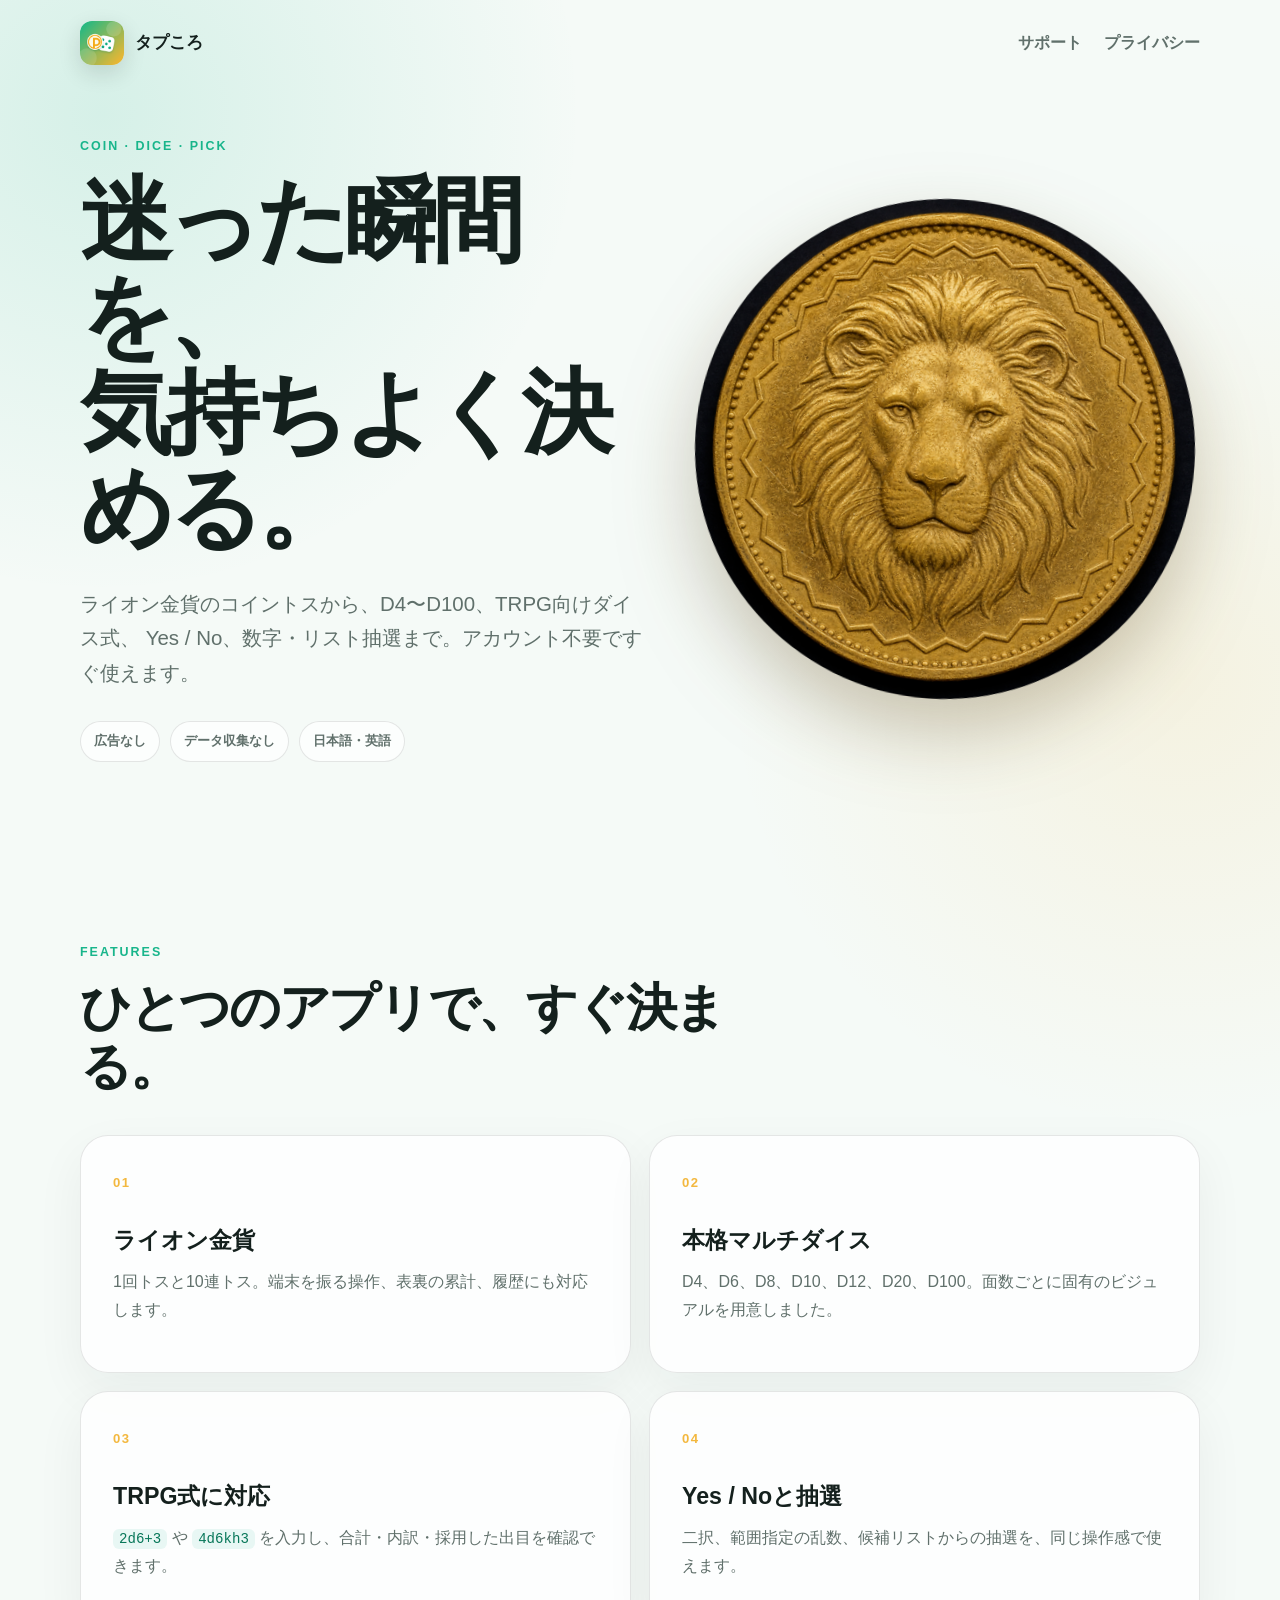
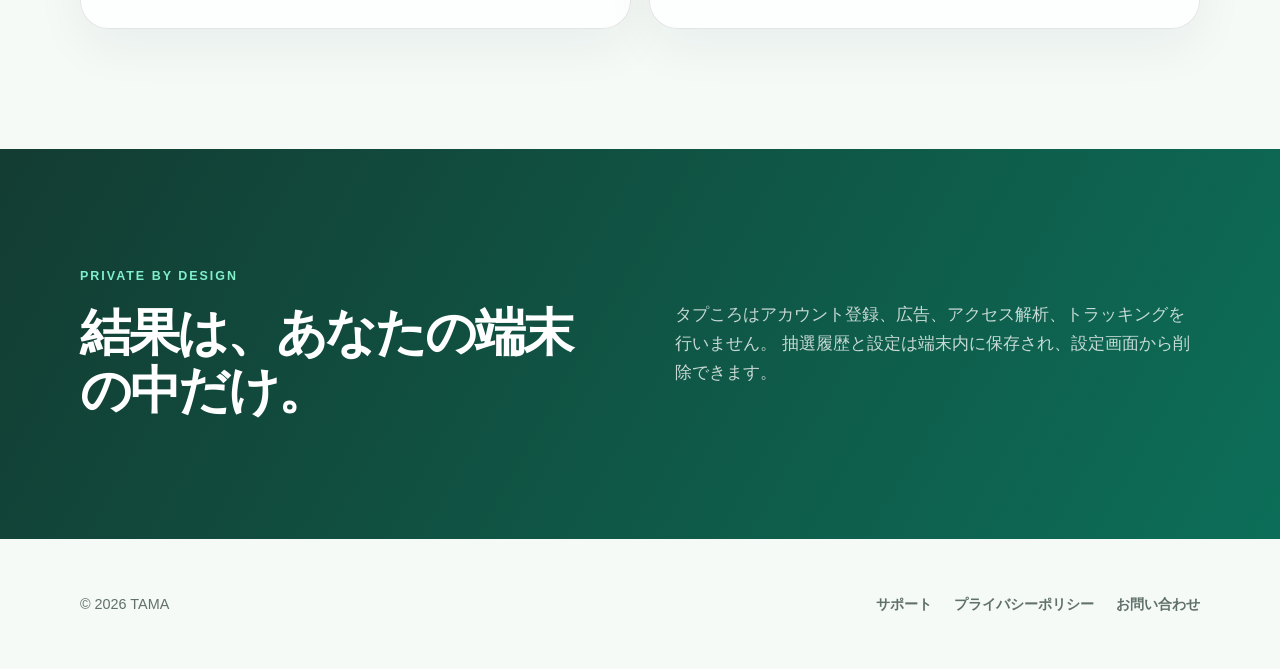
==== index.html @ b74b28c1 "Publish Tapukoro support site" ====
<!doctype html>
<html lang="ja">
  <head>
    <meta charset="utf-8">
    <meta name="viewport" content="width=device-width, initial-scale=1">
    <meta name="description" content="迷った瞬間を、気持ちよく決める。コイン・ダイス・抽選をひとつに。">
    <meta name="theme-color" content="#18b58b">
    <meta property="og:title" content="タプころ">
    <meta property="og:description" content="ライオン金貨、D4〜D100、TRPGダイス式、Yes / No、数字・リスト抽選。">
    <meta property="og:type" content="website">
    <meta property="og:image" content="assets/app-icon.png">
    <title>タプころ | コイン・ダイス・抽選</title>
    <link rel="icon" href="assets/app-icon.png">
    <link rel="stylesheet" href="styles.css">
  </head>
  <body>
    <header class="nav shell">
      <a class="brand" href="./" aria-label="タプころ トップ">
        <img src="assets/app-icon.png" alt="" width="44" height="44">
        <span>タプころ</span>
      </a>
      <nav class="navLinks" aria-label="メインナビゲーション">
        <a href="support/">サポート</a>
        <a href="privacy/">プライバシー</a>
      </nav>
    </header>

    <main>
      <section class="hero shell">
        <div class="heroCopy">
          <p class="eyebrow">COIN · DICE · PICK</p>
          <h1>迷った瞬間を、<br>気持ちよく決める。</h1>
          <p class="lead">
            ライオン金貨のコイントスから、D4〜D100、TRPG向けダイス式、
            Yes / No、数字・リスト抽選まで。アカウント不要ですぐ使えます。
          </p>
          <div class="badges" aria-label="主な特徴">
            <span>広告なし</span>
            <span>データ収集なし</span>
            <span>日本語・英語</span>
          </div>
        </div>
        <div class="coinStage">
          <div class="halo" aria-hidden="true"></div>
          <img src="assets/lion-coin.png" alt="架空のライオン金貨" width="640" height="640">
        </div>
      </section>

      <section class="features shell" aria-labelledby="features-title">
        <div class="sectionHeading">
          <p class="eyebrow">FEATURES</p>
          <h2 id="features-title">ひとつのアプリで、すぐ決まる。</h2>
        </div>
        <div class="featureGrid">
          <article>
            <span class="featureNo">01</span>
            <h3>ライオン金貨</h3>
            <p>1回トスと10連トス。端末を振る操作、表裏の累計、履歴にも対応します。</p>
          </article>
          <article>
            <span class="featureNo">02</span>
            <h3>本格マルチダイス</h3>
            <p>D4、D6、D8、D10、D12、D20、D100。面数ごとに固有のビジュアルを用意しました。</p>
          </article>
          <article>
            <span class="featureNo">03</span>
            <h3>TRPG式に対応</h3>
            <p><code>2d6+3</code> や <code>4d6kh3</code> を入力し、合計・内訳・採用した出目を確認できます。</p>
          </article>
          <article>
            <span class="featureNo">04</span>
            <h3>Yes / Noと抽選</h3>
            <p>二択、範囲指定の乱数、候補リストからの抽選を、同じ操作感で使えます。</p>
          </article>
        </div>
      </section>

      <section class="privacyPitch">
        <div class="shell privacyInner">
          <div>
            <p class="eyebrow">PRIVATE BY DESIGN</p>
            <h2>結果は、あなたの端末の中だけ。</h2>
          </div>
          <p>
            タプころはアカウント登録、広告、アクセス解析、トラッキングを行いません。
            抽選履歴と設定は端末内に保存され、設定画面から削除できます。
          </p>
        </div>
      </section>
    </main>

    <footer class="footer shell">
      <span>© 2026 TAMA</span>
      <div>
        <a href="support/">サポート</a>
        <a href="privacy/">プライバシーポリシー</a>
        <a href="mailto:support@tamanoapp.com?subject=タプころについて">お問い合わせ</a>
      </div>
    </footer>
  </body>
</html>
---- styles.css ----
:root {
  --ink: #14201d;
  --muted: #60706b;
  --mint: #18b58b;
  --gold: #f3b83f;
  --paper: #f5faf7;
  --line: rgba(20, 32, 29, 0.11);
}

* {
  box-sizing: border-box;
}

html {
  scroll-behavior: smooth;
}

body {
  margin: 0;
  background:
    radial-gradient(circle at 8% 5%, rgba(24, 181, 139, 0.14), transparent 30rem),
    radial-gradient(circle at 92% 30%, rgba(243, 184, 63, 0.12), transparent 28rem),
    var(--paper);
  color: var(--ink);
  font-family: -apple-system, BlinkMacSystemFont, "Hiragino Sans", "Yu Gothic UI", "Noto Sans JP", sans-serif;
  line-height: 1.7;
  -webkit-font-smoothing: antialiased;
}

a {
  color: inherit;
}

.shell {
  width: min(1120px, calc(100% - 40px));
  margin-inline: auto;
}

.nav {
  min-height: 86px;
  display: flex;
  align-items: center;
  justify-content: space-between;
  gap: 24px;
}

.brand {
  display: inline-flex;
  align-items: center;
  gap: 11px;
  font-size: 1.08rem;
  font-weight: 800;
  text-decoration: none;
}

.brand img {
  border-radius: 12px;
  box-shadow: 0 8px 22px rgba(20, 32, 29, 0.14);
}

.navLinks,
.footer div {
  display: flex;
  flex-wrap: wrap;
  gap: 22px;
}

.navLinks a,
.backLink,
.footer a,
.textLink {
  color: var(--muted);
  font-weight: 650;
  text-decoration: none;
}

.navLinks a:hover,
.backLink:hover,
.footer a:hover,
.textLink:hover {
  color: var(--mint);
}

.hero {
  min-height: 660px;
  display: grid;
  grid-template-columns: 1.05fr 0.95fr;
  align-items: center;
  gap: 48px;
  padding-block: 50px 90px;
}

.eyebrow {
  margin: 0 0 16px;
  color: var(--mint);
  font-size: 0.78rem;
  font-weight: 850;
  letter-spacing: 0.16em;
}

.hero h1,
.legal h1 {
  margin: 0;
  font-size: clamp(3.1rem, 7.2vw, 6.4rem);
  line-height: 1.04;
  letter-spacing: -0.055em;
}

.lead {
  max-width: 42rem;
  margin: 30px 0 0;
  color: var(--muted);
  font-size: clamp(1.05rem, 1.7vw, 1.28rem);
}

.badges {
  display: flex;
  flex-wrap: wrap;
  gap: 10px;
  margin-top: 30px;
}

.badges span {
  padding: 8px 13px;
  border: 1px solid var(--line);
  border-radius: 999px;
  background: rgba(255, 255, 255, 0.72);
  color: var(--muted);
  font-size: 0.84rem;
  font-weight: 700;
}

.coinStage {
  position: relative;
  display: grid;
  place-items: center;
  min-height: 470px;
}

.coinStage img {
  position: relative;
  z-index: 1;
  width: min(100%, 500px);
  height: auto;
  border-radius: 50%;
  filter: drop-shadow(0 34px 38px rgba(81, 55, 8, 0.27));
  transform: rotate(4deg);
}

.halo {
  position: absolute;
  width: min(90vw, 470px);
  aspect-ratio: 1;
  border-radius: 50%;
  background: radial-gradient(circle, rgba(243, 184, 63, 0.28), rgba(24, 181, 139, 0.07) 55%, transparent 72%);
  filter: blur(10px);
}

.features {
  padding-block: 90px 120px;
}

.sectionHeading {
  max-width: 720px;
  margin-bottom: 38px;
}

.sectionHeading h2,
.privacyInner h2 {
  margin: 0;
  font-size: clamp(2rem, 4vw, 3.6rem);
  line-height: 1.15;
  letter-spacing: -0.045em;
}

.featureGrid {
  display: grid;
  grid-template-columns: repeat(2, minmax(0, 1fr));
  gap: 18px;
}

.featureGrid article {
  min-height: 238px;
  padding: 32px;
  border: 1px solid var(--line);
  border-radius: 28px;
  background: rgba(255, 255, 255, 0.82);
  box-shadow: 0 18px 50px rgba(20, 32, 29, 0.055);
}

.featureNo {
  color: var(--gold);
  font-size: 0.82rem;
  font-weight: 900;
  letter-spacing: 0.12em;
}

.featureGrid h3 {
  margin: 26px 0 8px;
  font-size: 1.45rem;
}

.featureGrid p {
  margin: 0;
  color: var(--muted);
}

code {
  padding: 2px 6px;
  border-radius: 6px;
  background: rgba(24, 181, 139, 0.09);
  color: #087759;
  font-family: "SFMono-Regular", Consolas, monospace;
  font-size: 0.88em;
}

.privacyPitch {
  background: linear-gradient(120deg, #133c32, #0c6e58);
  color: white;
}

.privacyInner {
  display: grid;
  grid-template-columns: 1fr 1fr;
  align-items: center;
  gap: 70px;
  min-height: 390px;
  padding-block: 80px;
}

.privacyInner .eyebrow {
  color: #7ff0cb;
}

.privacyInner > p {
  margin: 0;
  color: rgba(255, 255, 255, 0.77);
  font-size: 1.08rem;
}

.footer {
  min-height: 130px;
  display: flex;
  align-items: center;
  justify-content: space-between;
  gap: 30px;
  color: var(--muted);
  font-size: 0.9rem;
}

.legal {
  max-width: 830px;
  padding-block: 78px 110px;
}

.legal h1 {
  font-size: clamp(2.8rem, 7vw, 5.3rem);
}

.updated,
.legalLead {
  margin: 22px 0 54px;
  color: var(--muted);
}

.legalLead {
  max-width: 650px;
  font-size: 1.08rem;
}

.legal section {
  padding: 32px 0;
  border-top: 1px solid var(--line);
}

.legal section h2 {
  margin: 0 0 13px;
  font-size: 1.35rem;
}

.legal section p,
.legal section li {
  color: var(--muted);
}

.legal ul {
  padding-left: 1.35rem;
}

.contactButton {
  display: inline-flex;
  margin-top: 8px;
  padding: 12px 18px;
  border-radius: 999px;
  background: var(--mint);
  color: white;
  font-weight: 800;
  text-decoration: none;
}

@media (max-width: 760px) {
  .shell {
    width: min(100% - 28px, 1120px);
  }

  .nav {
    min-height: 74px;
  }

  .navLinks {
    gap: 12px;
    font-size: 0.86rem;
  }

  .hero {
    grid-template-columns: 1fr;
    gap: 0;
    padding-block: 52px 64px;
  }

  .hero h1 {
    font-size: clamp(3rem, 14vw, 4.7rem);
  }

  .coinStage {
    min-height: 390px;
  }

  .coinStage img {
    width: min(92%, 390px);
  }

  .featureGrid,
  .privacyInner {
    grid-template-columns: 1fr;
  }

  .featureGrid article {
    min-height: auto;
  }

  .privacyInner {
    gap: 32px;
  }

  .footer {
    align-items: flex-start;
    flex-direction: column;
    justify-content: center;
  }
}

@media (prefers-reduced-motion: reduce) {
  html {
    scroll-behavior: auto;
  }
}
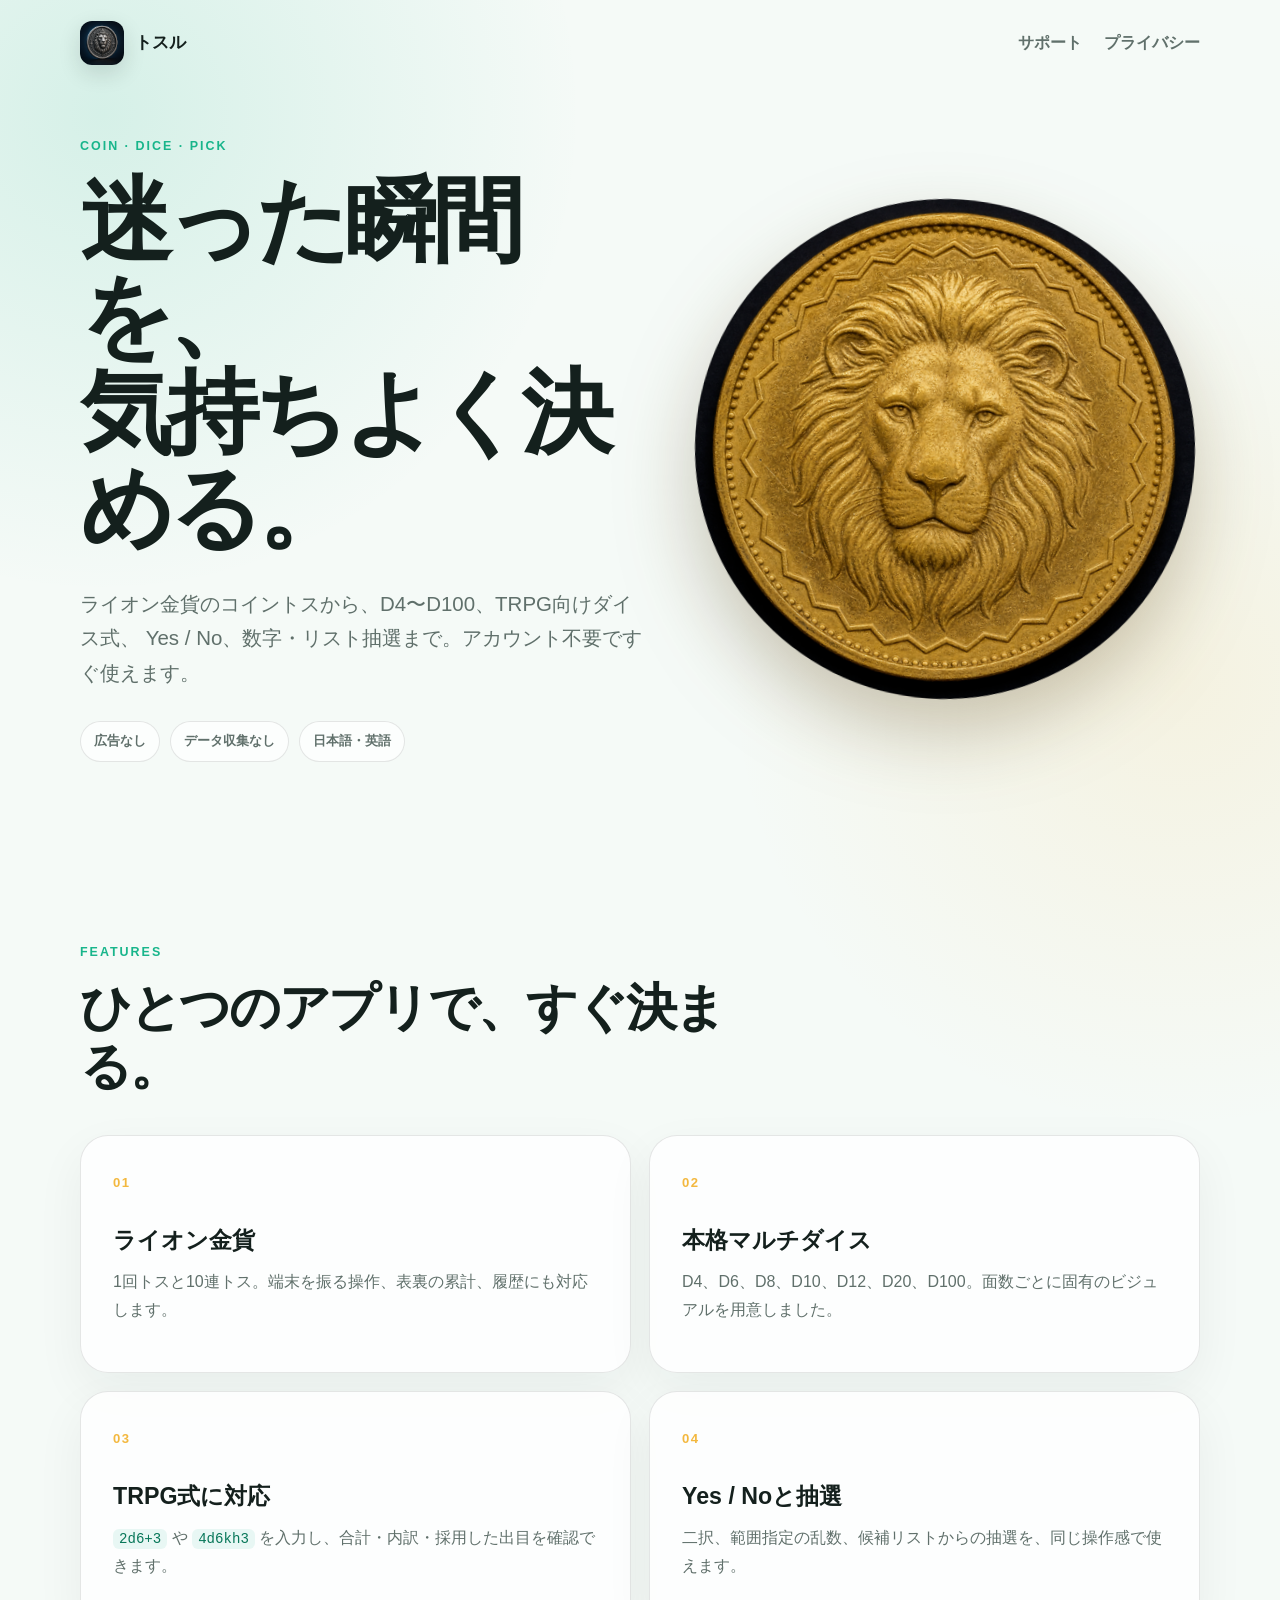
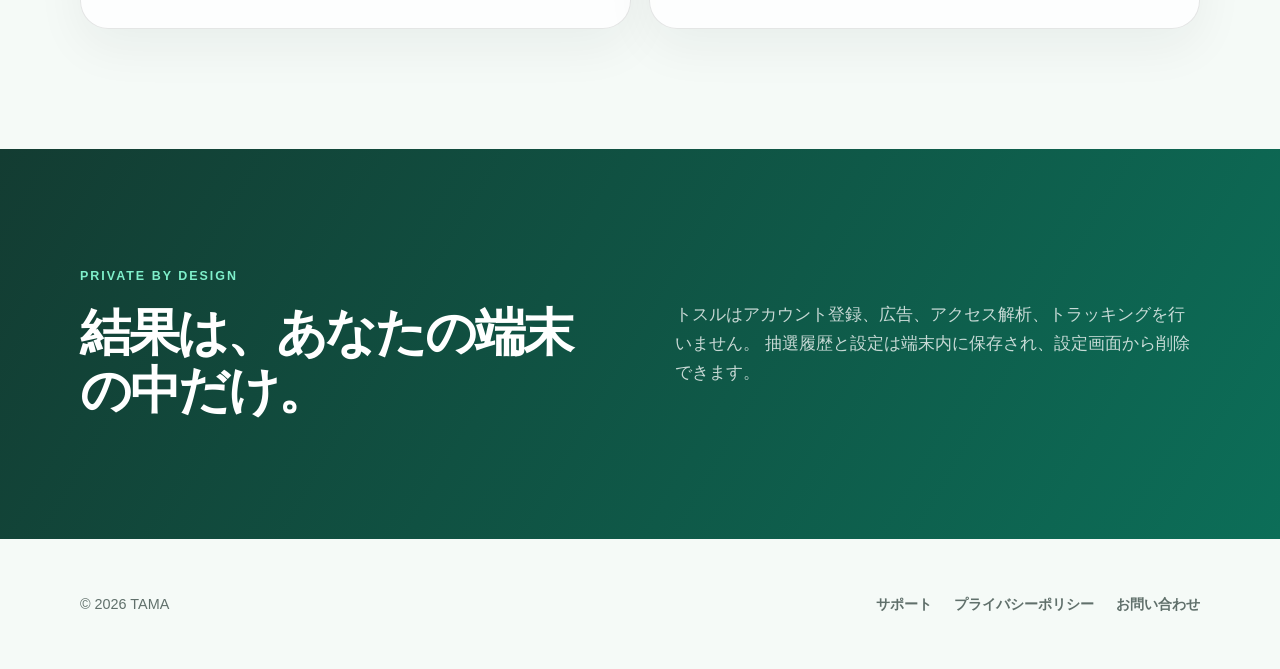
==== commit 23495c32: "Rename app to トスル and update icon" ====
--- a/index.html
+++ b/index.html
@@ -5,19 +5,21 @@
     <meta name="viewport" content="width=device-width, initial-scale=1">
     <meta name="description" content="迷った瞬間を、気持ちよく決める。コイン・ダイス・抽選をひとつに。">
     <meta name="theme-color" content="#18b58b">
-    <meta property="og:title" content="タプころ">
+    <meta property="og:title" content="トスル">
     <meta property="og:description" content="ライオン金貨、D4〜D100、TRPGダイス式、Yes / No、数字・リスト抽選。">
     <meta property="og:type" content="website">
-    <meta property="og:image" content="assets/app-icon.png">
-    <title>タプころ | コイン・ダイス・抽選</title>
+    <meta property="og:url" content="https://flames-hub.github.io/tapukoro-support/">
+    <meta property="og:image" content="https://flames-hub.github.io/tapukoro-support/assets/app-icon.png">
+    <title>トスル | コイン・ダイス・抽選</title>
+    <link rel="canonical" href="https://flames-hub.github.io/tapukoro-support/">
     <link rel="icon" href="assets/app-icon.png">
     <link rel="stylesheet" href="styles.css">
   </head>
   <body>
     <header class="nav shell">
-      <a class="brand" href="./" aria-label="タプころ トップ">
+      <a class="brand" href="./" aria-label="トスル トップ">
         <img src="assets/app-icon.png" alt="" width="44" height="44">
-        <span>タプころ</span>
+        <span>トスル</span>
       </a>
       <nav class="navLinks" aria-label="メインナビゲーション">
         <a href="support/">サポート</a>
@@ -82,7 +84,7 @@
             <h2>結果は、あなたの端末の中だけ。</h2>
           </div>
           <p>
-            タプころはアカウント登録、広告、アクセス解析、トラッキングを行いません。
+            トスルはアカウント登録、広告、アクセス解析、トラッキングを行いません。
             抽選履歴と設定は端末内に保存され、設定画面から削除できます。
           </p>
         </div>
@@ -94,7 +96,7 @@
       <div>
         <a href="support/">サポート</a>
         <a href="privacy/">プライバシーポリシー</a>
-        <a href="mailto:support@tamanoapp.com?subject=タプころについて">お問い合わせ</a>
+        <a href="mailto:support@tamanoapp.com?subject=トスルについて">お問い合わせ</a>
       </div>
     </footer>
   </body>
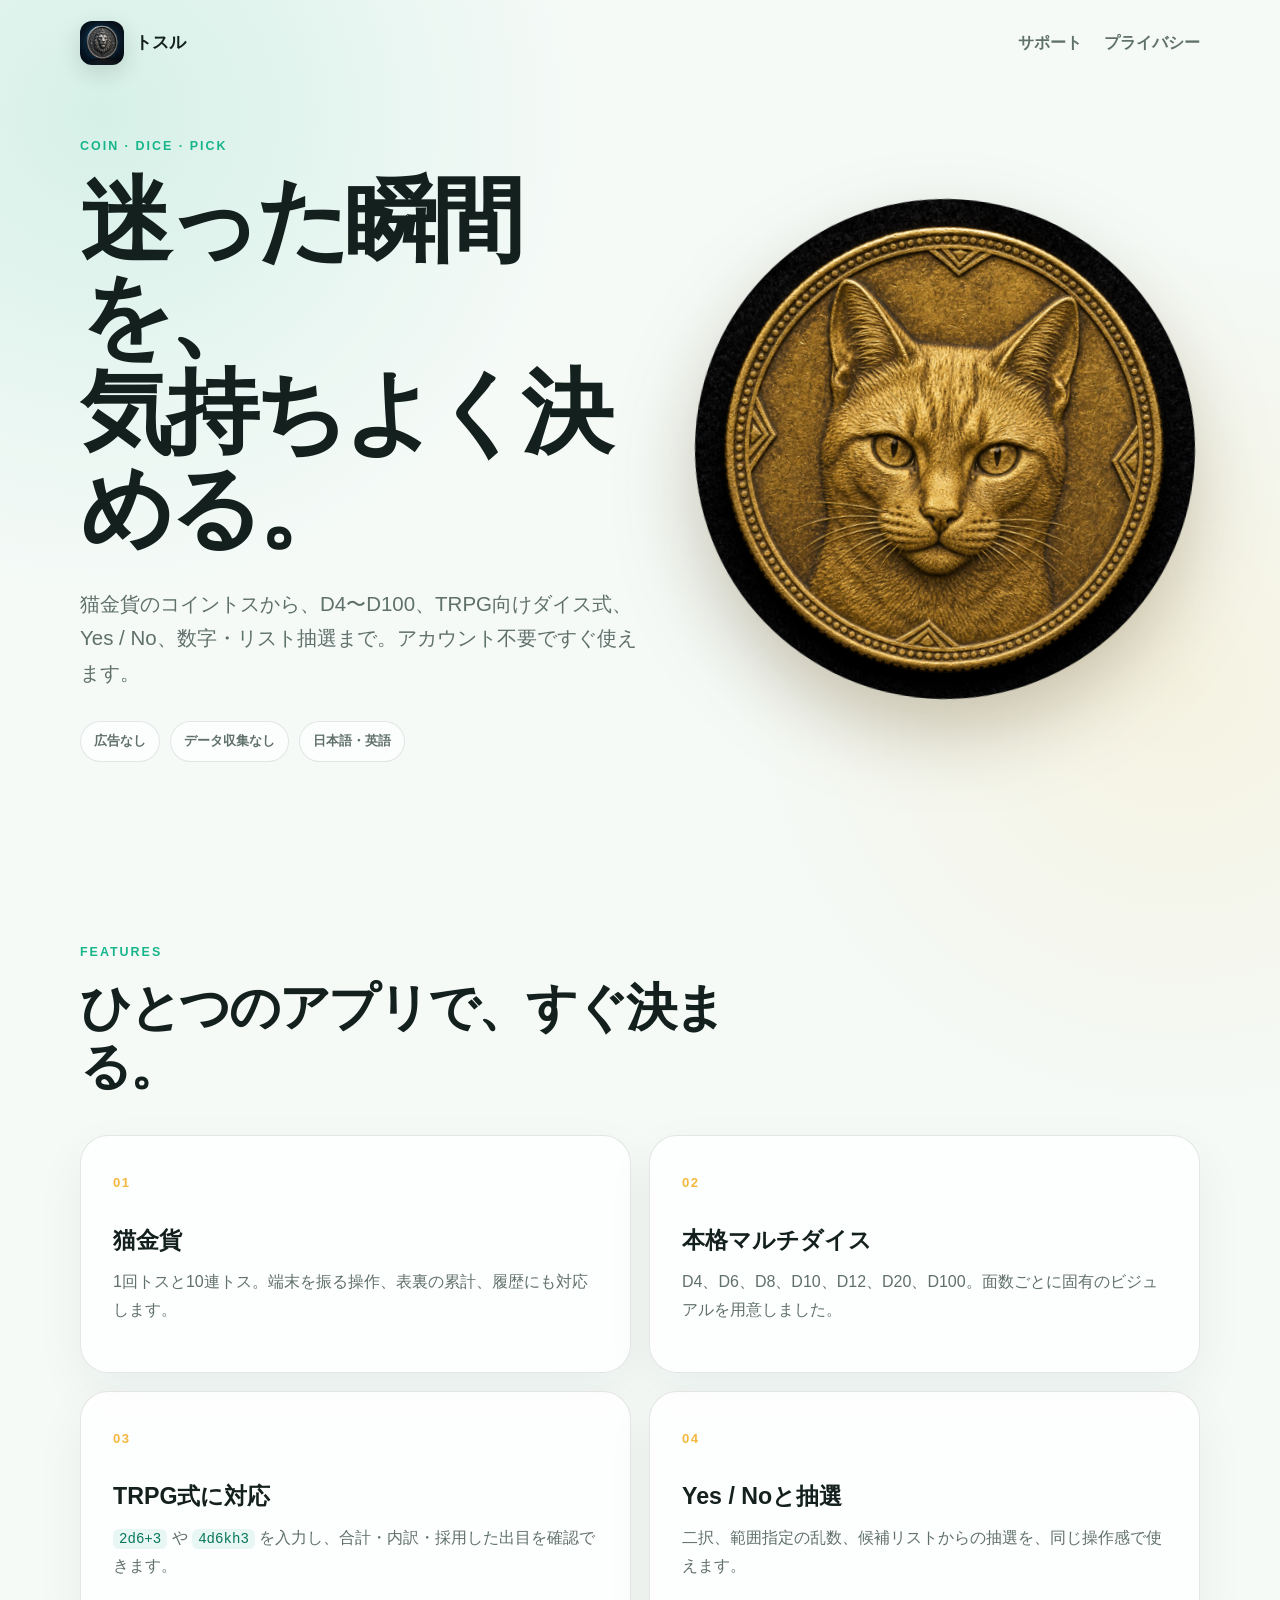
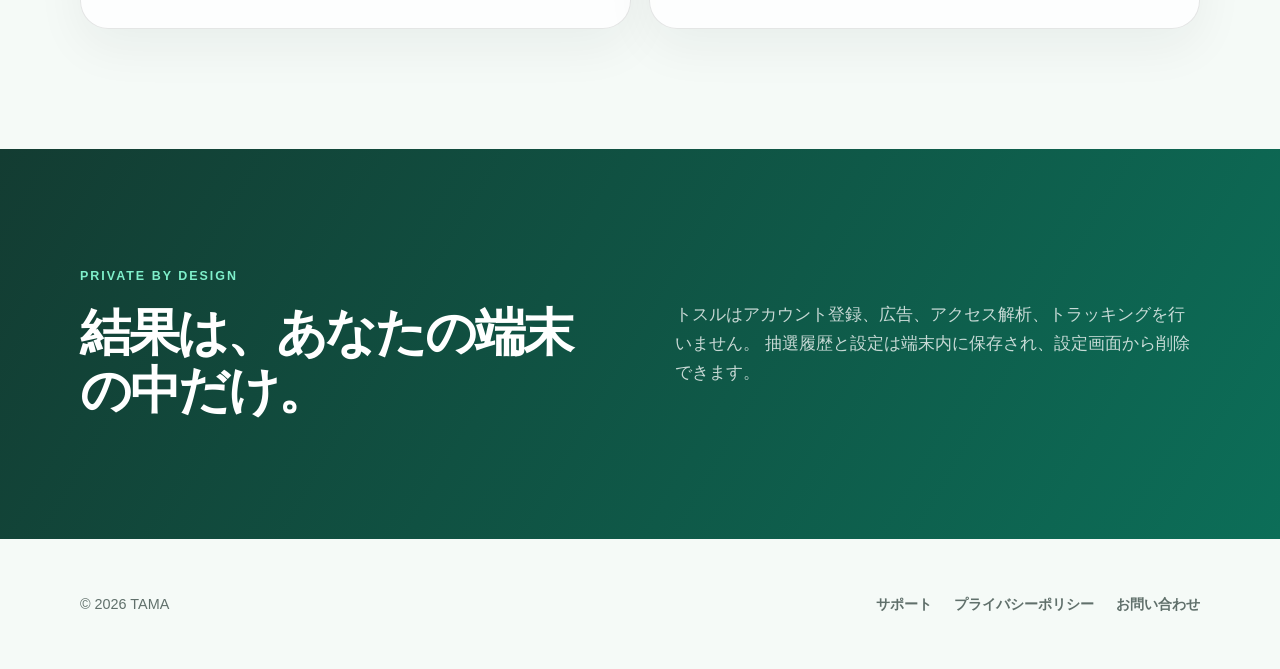
==== commit e80fc340: "Replace lion coin with photorealistic cat coin" ====
--- a/index.html
+++ b/index.html
@@ -6,7 +6,7 @@
     <meta name="description" content="迷った瞬間を、気持ちよく決める。コイン・ダイス・抽選をひとつに。">
     <meta name="theme-color" content="#18b58b">
     <meta property="og:title" content="トスル">
-    <meta property="og:description" content="ライオン金貨、D4〜D100、TRPGダイス式、Yes / No、数字・リスト抽選。">
+    <meta property="og:description" content="猫金貨、D4〜D100、TRPGダイス式、Yes / No、数字・リスト抽選。">
     <meta property="og:type" content="website">
     <meta property="og:url" content="https://flames-hub.github.io/tapukoro-support/">
     <meta property="og:image" content="https://flames-hub.github.io/tapukoro-support/assets/app-icon.png">
@@ -33,7 +33,7 @@
           <p class="eyebrow">COIN · DICE · PICK</p>
           <h1>迷った瞬間を、<br>気持ちよく決める。</h1>
           <p class="lead">
-            ライオン金貨のコイントスから、D4〜D100、TRPG向けダイス式、
+            猫金貨のコイントスから、D4〜D100、TRPG向けダイス式、
             Yes / No、数字・リスト抽選まで。アカウント不要ですぐ使えます。
           </p>
           <div class="badges" aria-label="主な特徴">
@@ -44,7 +44,7 @@
         </div>
         <div class="coinStage">
           <div class="halo" aria-hidden="true"></div>
-          <img src="assets/lion-coin.png" alt="架空のライオン金貨" width="640" height="640">
+          <img src="assets/cat-coin.png" alt="架空の猫金貨" width="640" height="640">
         </div>
       </section>
 
@@ -56,7 +56,7 @@
         <div class="featureGrid">
           <article>
             <span class="featureNo">01</span>
-            <h3>ライオン金貨</h3>
+            <h3>猫金貨</h3>
             <p>1回トスと10連トス。端末を振る操作、表裏の累計、履歴にも対応します。</p>
           </article>
           <article>
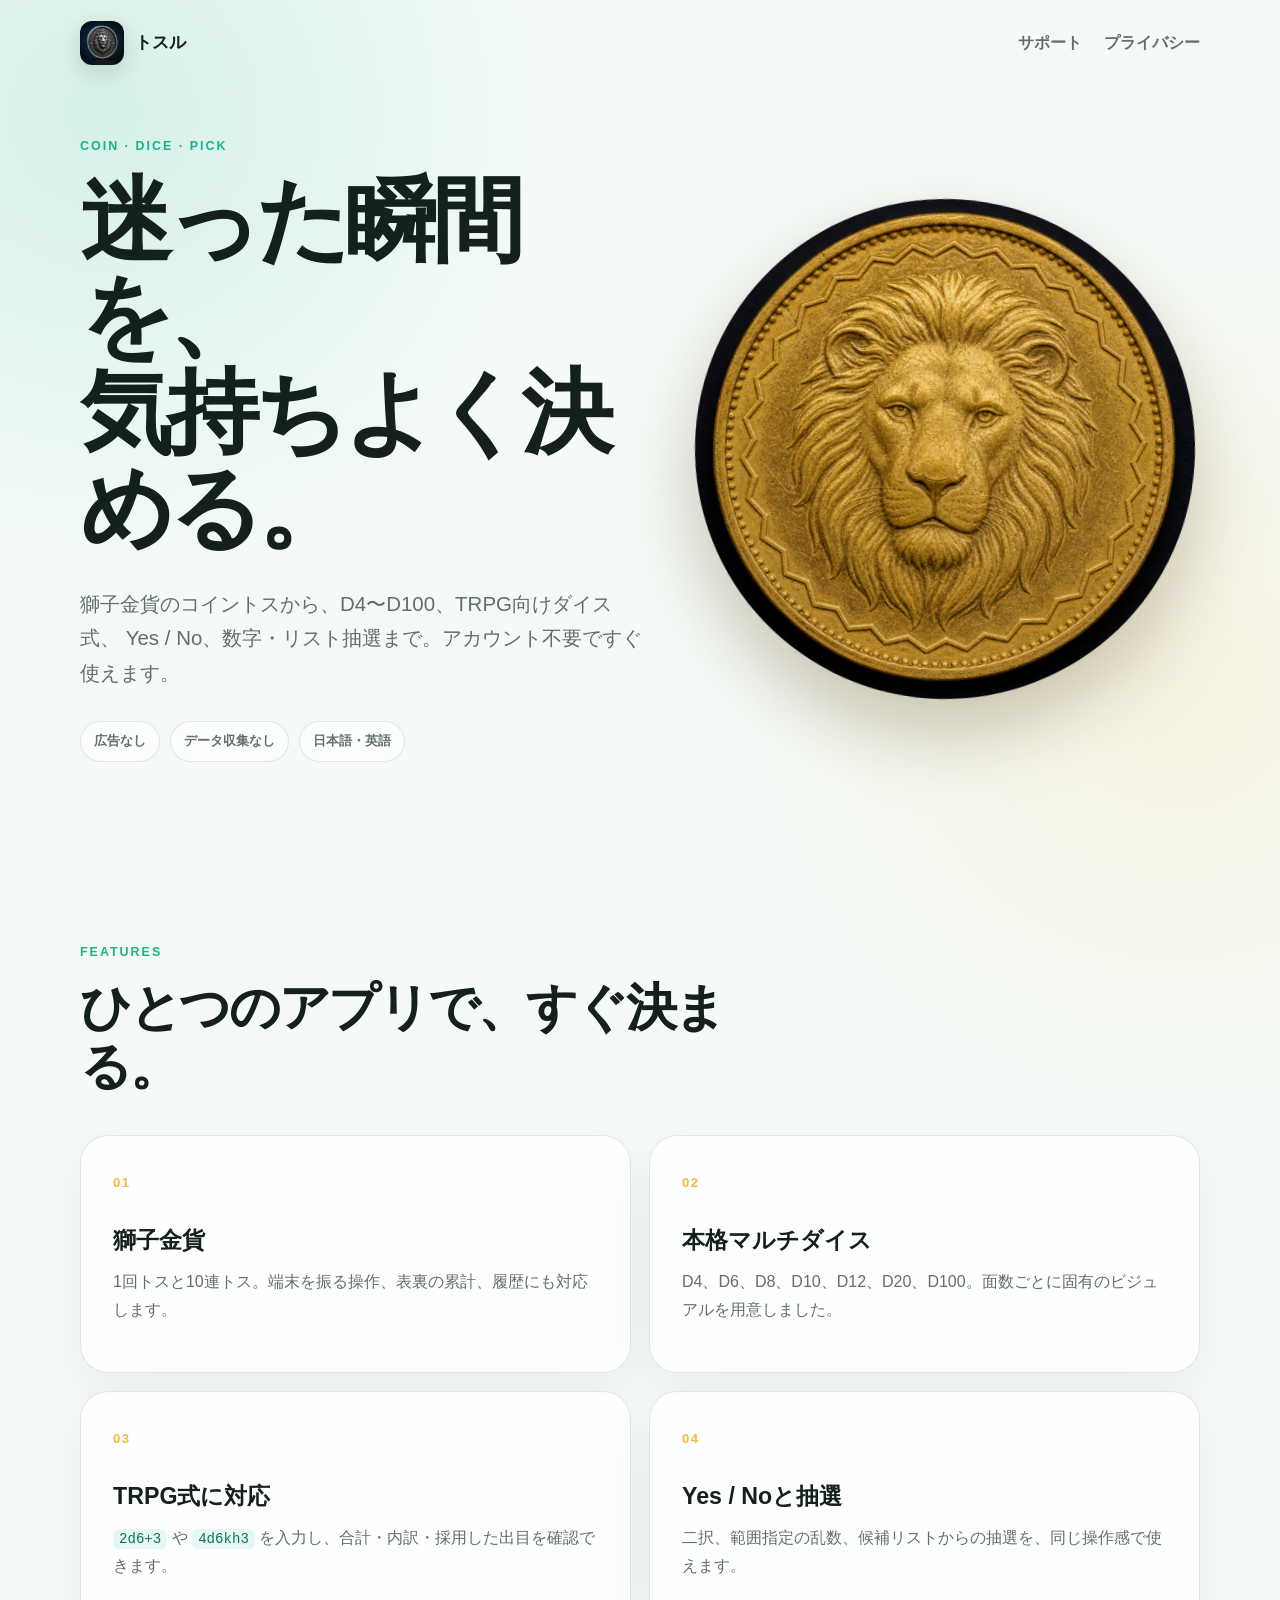
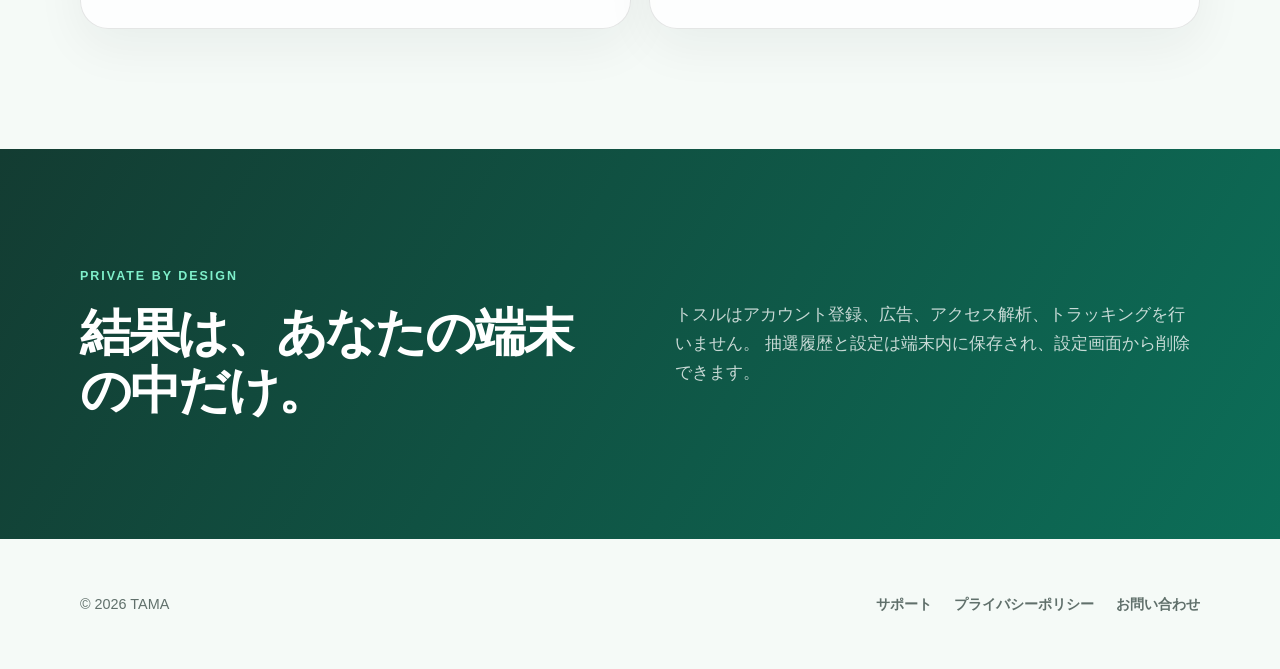
==== commit 9dd1d5a2: "Restore lion coin artwork" ====
--- a/index.html
+++ b/index.html
@@ -6,7 +6,7 @@
     <meta name="description" content="迷った瞬間を、気持ちよく決める。コイン・ダイス・抽選をひとつに。">
     <meta name="theme-color" content="#18b58b">
     <meta property="og:title" content="トスル">
-    <meta property="og:description" content="猫金貨、D4〜D100、TRPGダイス式、Yes / No、数字・リスト抽選。">
+    <meta property="og:description" content="獅子金貨、D4〜D100、TRPGダイス式、Yes / No、数字・リスト抽選。">
     <meta property="og:type" content="website">
     <meta property="og:url" content="https://flames-hub.github.io/tapukoro-support/">
     <meta property="og:image" content="https://flames-hub.github.io/tapukoro-support/assets/app-icon.png">
@@ -33,7 +33,7 @@
           <p class="eyebrow">COIN · DICE · PICK</p>
           <h1>迷った瞬間を、<br>気持ちよく決める。</h1>
           <p class="lead">
-            猫金貨のコイントスから、D4〜D100、TRPG向けダイス式、
+            獅子金貨のコイントスから、D4〜D100、TRPG向けダイス式、
             Yes / No、数字・リスト抽選まで。アカウント不要ですぐ使えます。
           </p>
           <div class="badges" aria-label="主な特徴">
@@ -44,7 +44,7 @@
         </div>
         <div class="coinStage">
           <div class="halo" aria-hidden="true"></div>
-          <img src="assets/cat-coin.png" alt="架空の猫金貨" width="640" height="640">
+          <img src="assets/lion-coin.png" alt="架空の獅子金貨" width="640" height="640">
         </div>
       </section>
 
@@ -56,7 +56,7 @@
         <div class="featureGrid">
           <article>
             <span class="featureNo">01</span>
-            <h3>猫金貨</h3>
+            <h3>獅子金貨</h3>
             <p>1回トスと10連トス。端末を振る操作、表裏の累計、履歴にも対応します。</p>
           </article>
           <article>
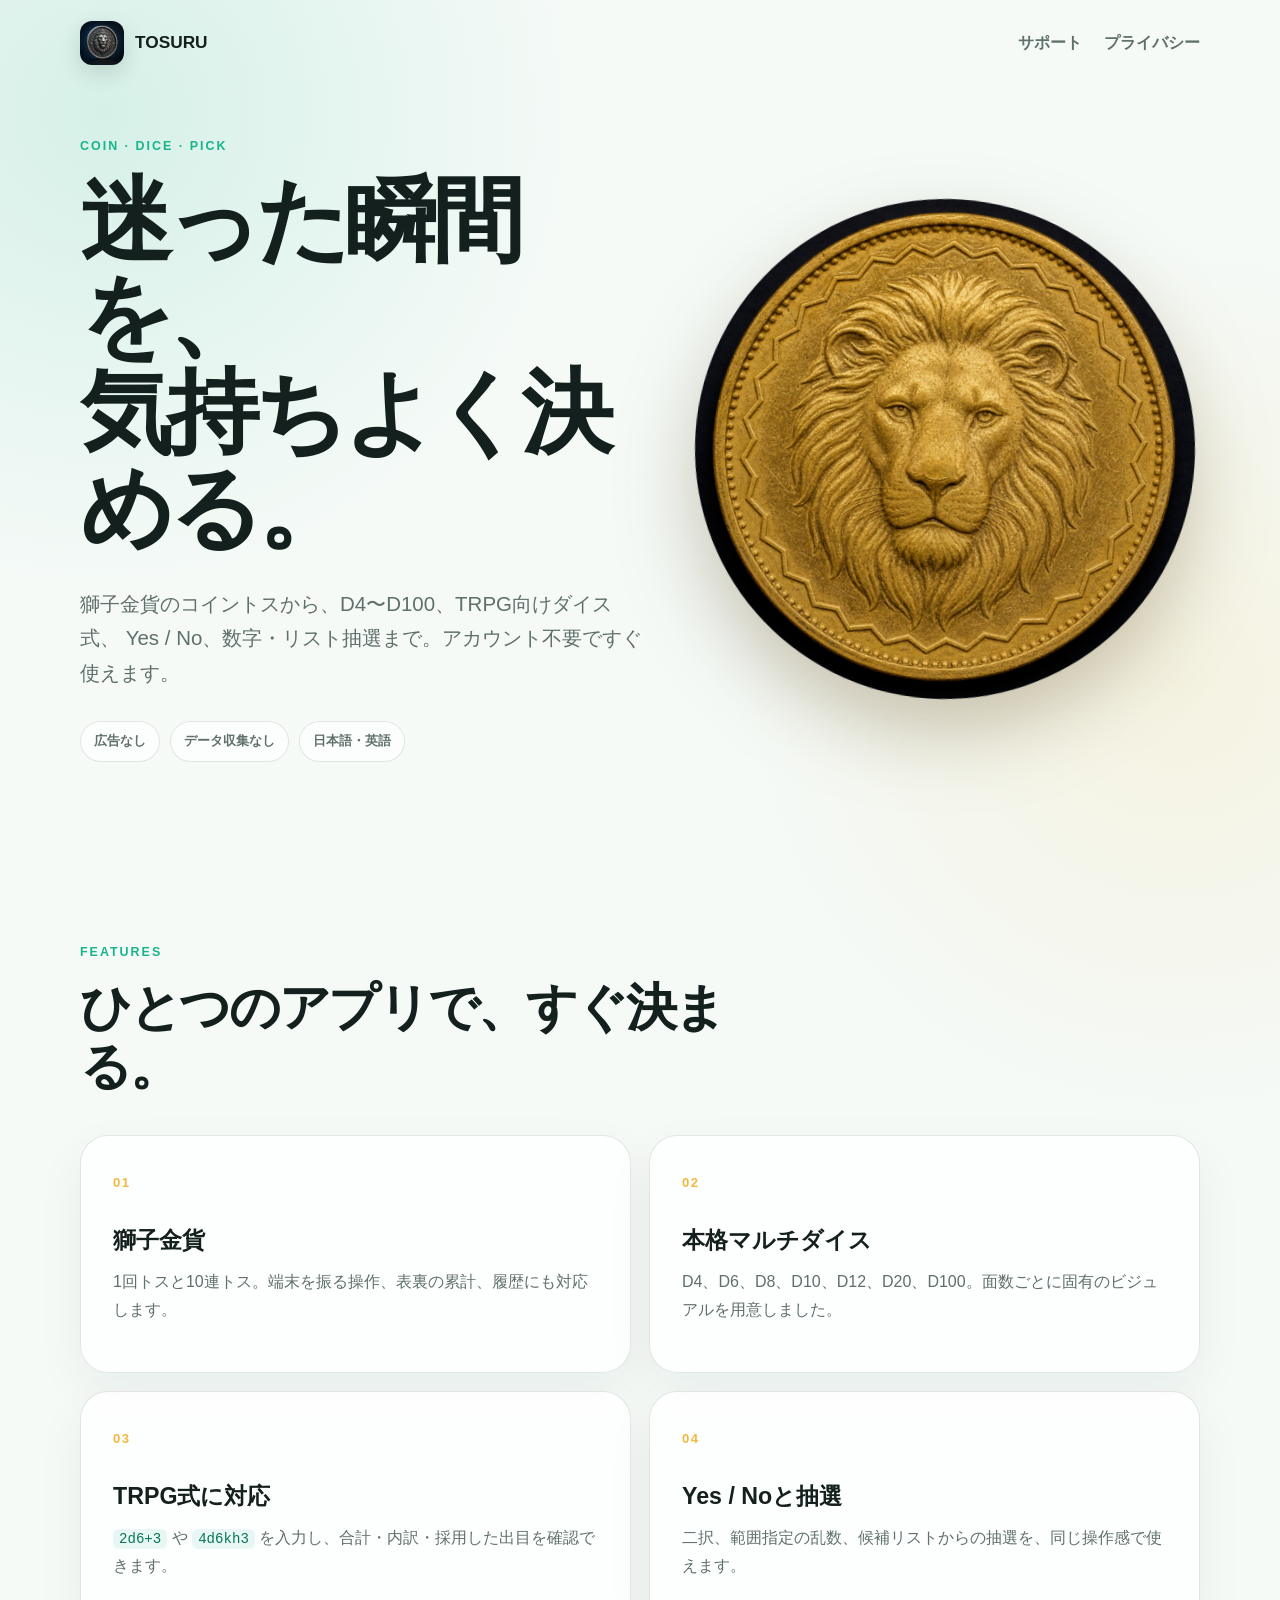
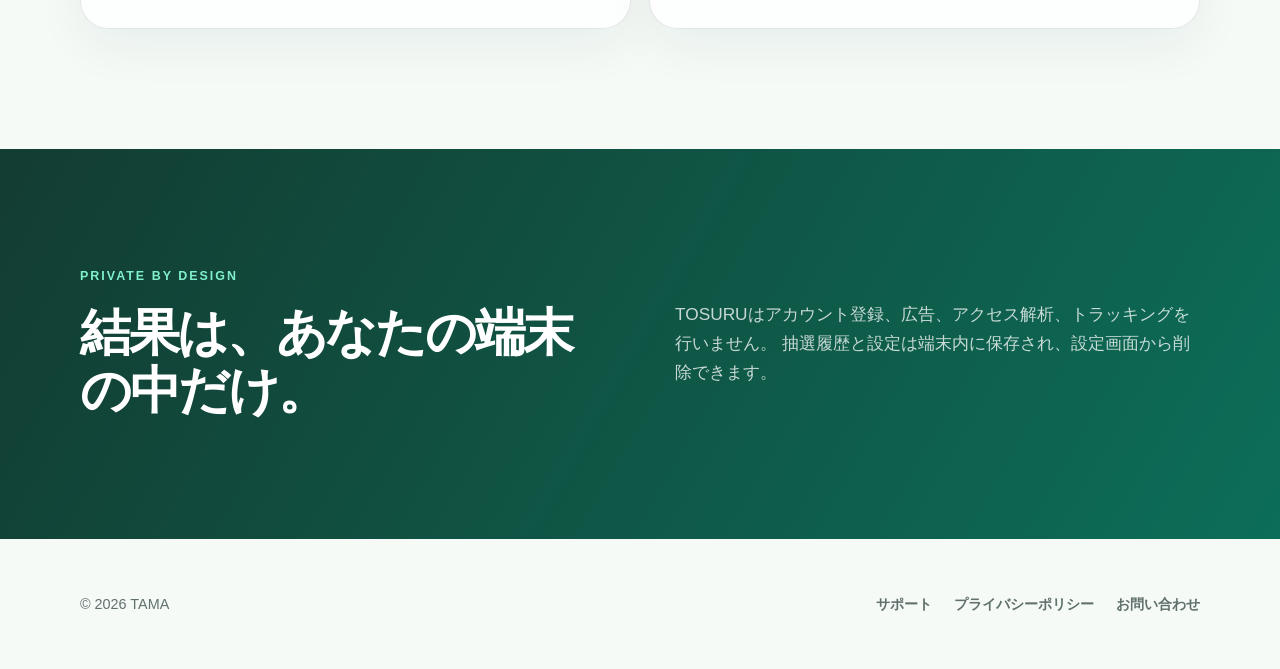
==== commit 25904941: "Rename app branding to TOSURU" ====
--- a/index.html
+++ b/index.html
@@ -5,21 +5,21 @@
     <meta name="viewport" content="width=device-width, initial-scale=1">
     <meta name="description" content="迷った瞬間を、気持ちよく決める。コイン・ダイス・抽選をひとつに。">
     <meta name="theme-color" content="#18b58b">
-    <meta property="og:title" content="トスル">
+    <meta property="og:title" content="TOSURU">
     <meta property="og:description" content="獅子金貨、D4〜D100、TRPGダイス式、Yes / No、数字・リスト抽選。">
     <meta property="og:type" content="website">
     <meta property="og:url" content="https://flames-hub.github.io/tapukoro-support/">
     <meta property="og:image" content="https://flames-hub.github.io/tapukoro-support/assets/app-icon.png">
-    <title>トスル | コイン・ダイス・抽選</title>
+    <title>TOSURU | コイン・ダイス・抽選</title>
     <link rel="canonical" href="https://flames-hub.github.io/tapukoro-support/">
     <link rel="icon" href="assets/app-icon.png">
     <link rel="stylesheet" href="styles.css">
   </head>
   <body>
     <header class="nav shell">
-      <a class="brand" href="./" aria-label="トスル トップ">
+      <a class="brand" href="./" aria-label="TOSURU トップ">
         <img src="assets/app-icon.png" alt="" width="44" height="44">
-        <span>トスル</span>
+        <span>TOSURU</span>
       </a>
       <nav class="navLinks" aria-label="メインナビゲーション">
         <a href="support/">サポート</a>
@@ -84,7 +84,7 @@
             <h2>結果は、あなたの端末の中だけ。</h2>
           </div>
           <p>
-            トスルはアカウント登録、広告、アクセス解析、トラッキングを行いません。
+            TOSURUはアカウント登録、広告、アクセス解析、トラッキングを行いません。
             抽選履歴と設定は端末内に保存され、設定画面から削除できます。
           </p>
         </div>
@@ -96,7 +96,7 @@
       <div>
         <a href="support/">サポート</a>
         <a href="privacy/">プライバシーポリシー</a>
-        <a href="mailto:support@tamanoapp.com?subject=トスルについて">お問い合わせ</a>
+        <a href="mailto:support@tamanoapp.com?subject=TOSURUについて">お問い合わせ</a>
       </div>
     </footer>
   </body>
